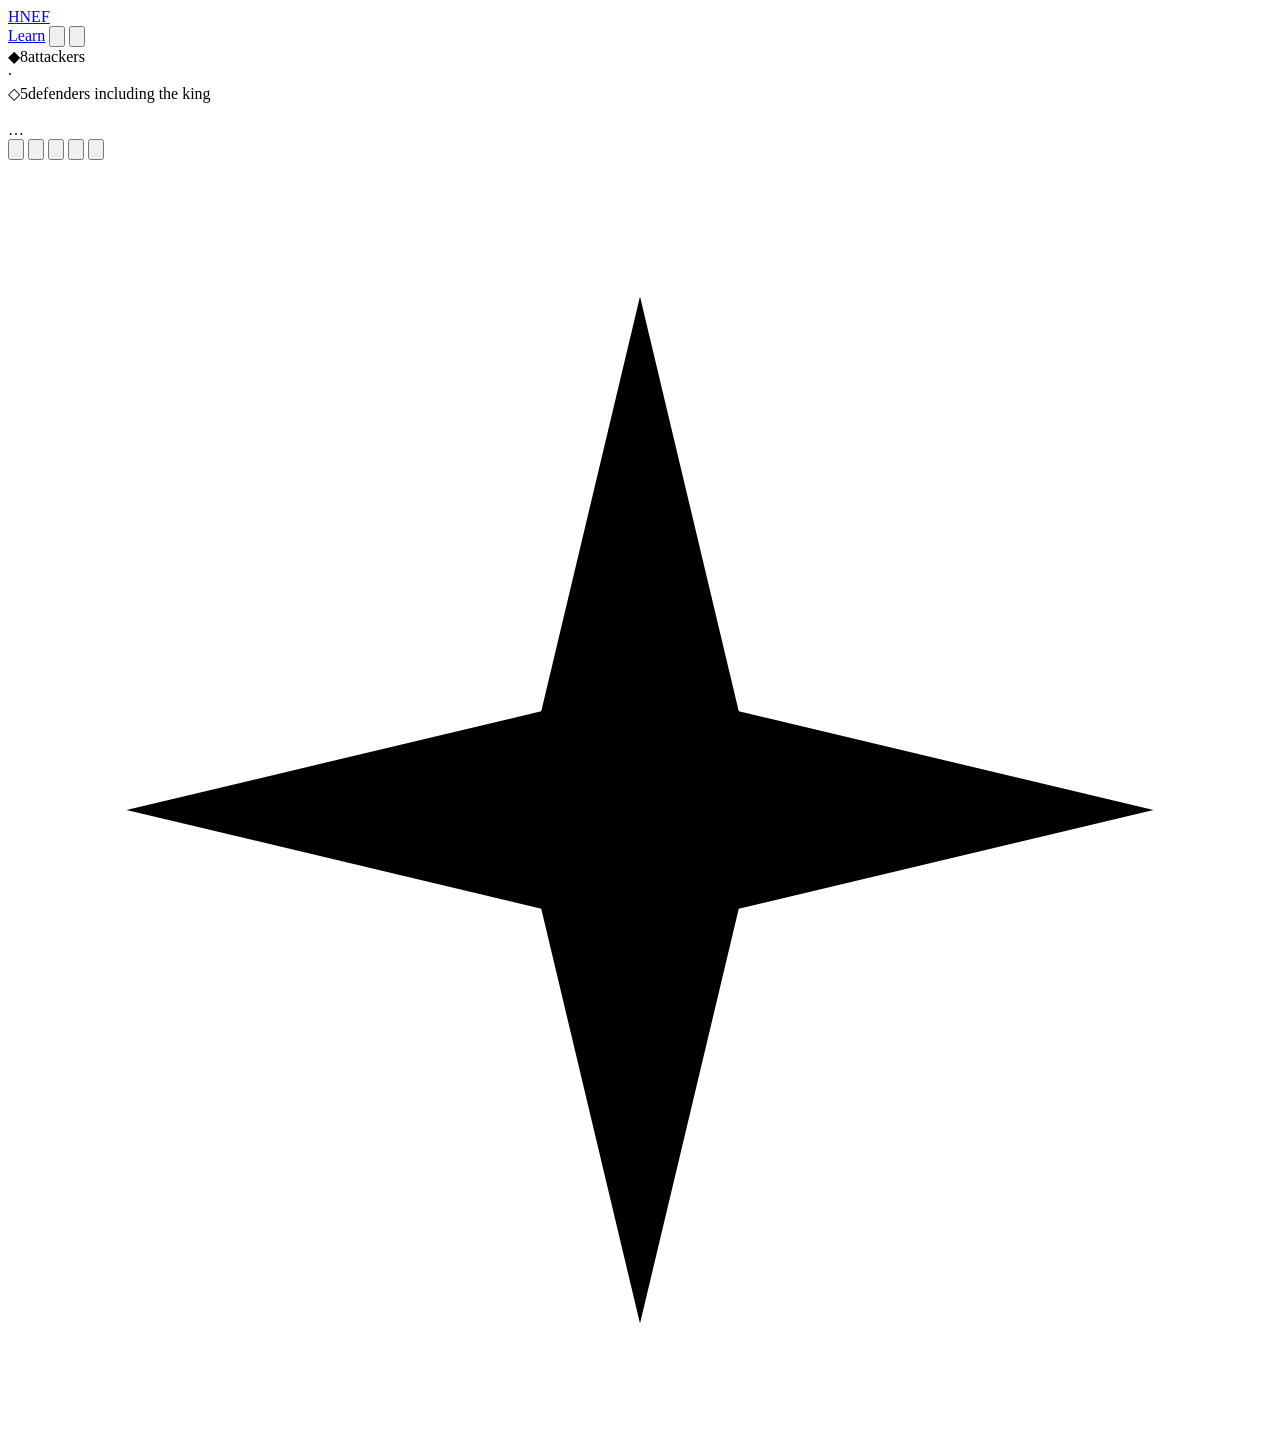
==== src/hnef/web/index.html @ dcadbe98 "Run original Hnef table through a recoverable static worker" ====
<!doctype html>
<html lang="en">
<head>
  <meta charset="utf-8"><meta name="viewport" content="width=device-width, initial-scale=1">
  <meta name="theme-color" content="#D8CDAA">
  <title>Hnef</title>
  <link rel="preload" href="/assets/fonts/cormorant.woff2" as="font" type="font/woff2" crossorigin>
  <link rel="stylesheet" href="/style.css"><script src="/transport.js" data-mode="http" defer></script><script src="/motion.js" defer></script><script src="/app.js" defer></script>
</head>
<body>
<header class="masthead">
  <a class="wordmark" href="/" aria-label="Hnef home">HNEF</a>
  <nav aria-label="Game menu">
    <a class="menu-link" href="/learn">Learn</a>
    <button id="new-game" class="icon-button" data-tip="New game" aria-label="New game"><svg viewBox="0 0 24 24"><path d="M12 5v14M5 12h14"/></svg></button>
    <button id="rules-button" class="icon-button" data-tip="How to play" aria-label="How to play"><svg viewBox="0 0 24 24"><path d="M9 8a3 3 0 0 1 6 0c0 3-3 2-3 5M12 17v.2"/><circle cx="12" cy="12" r="9"/></svg></button>
  </nav>
</header>
<main class="table">
  <div class="players" aria-label="Pieces remaining">
    <div id="attacker-seat" class="seat" title="Attackers"><span class="side-mark raven-mark" aria-hidden="true">◆</span><span id="attacker-count">8</span><span class="sr-only">attackers</span></div>
    <span class="versus" aria-hidden="true">·</span>
    <div id="defender-seat" class="seat" title="Defenders and king"><span class="side-mark hart-mark" aria-hidden="true">◇</span><span id="defender-count">5</span><span class="sr-only">defenders including the king</span></div>
  </div>
  <section class="arena" aria-label="Playing table">
    <div class="board-aura" aria-hidden="true"></div>
    <div class="board-flourishes" aria-hidden="true">
      <img class="flourish northwest" src="/assets/board-flourish.png" alt="" draggable="false">
      <img class="flourish northeast" src="/assets/board-flourish.png" alt="" draggable="false">
      <img class="flourish southeast" src="/assets/board-flourish.png" alt="" draggable="false">
      <img class="flourish southwest" src="/assets/board-flourish.png" alt="" draggable="false">
    </div>
    <div id="board" class="board" role="grid" aria-label="Tafl board"></div>
  </section>
  <div class="state-line"><span id="status" role="status" aria-live="polite">…</span><span id="review-position" hidden></span><button id="result-button" class="icon-button compact" data-tip="Game result" aria-label="Game result" hidden><svg viewBox="0 0 24 24"><path d="m4 7 4 4 4-7 4 7 4-4-2 11H6ZM7 21h10"/></svg></button><button id="live" class="icon-button compact" data-tip="Return to game" aria-label="Return to game" hidden><svg viewBox="0 0 24 24"><path d="m7 5 10 7-10 7ZM20 5v14"/></svg></button></div>
  <div id="error" role="alert" hidden></div><button id="retry" class="retry-button" hidden>Retry ↻</button>
  <button id="cancel-request" class="retry-button" hidden>Cancel calculation</button>
  <span id="announcement" class="sr-only" role="status" aria-live="polite"></span>
  <nav id="review-controls" class="review-controls" aria-label="Replay controls" hidden>
    <button id="review-start" class="icon-button" aria-label="First position" data-tip="First position"><svg viewBox="0 0 24 24"><path d="M5 5v14m13-13-7 6 7 6"/></svg></button>
    <button id="review-back" class="icon-button" aria-label="Previous replay position" data-tip="Previous position"><svg viewBox="0 0 24 24"><path d="m14 6-6 6 6 6"/></svg></button>
    <input id="review-slider" type="range" min="0" max="0" value="0" aria-label="Replay position">
    <button id="review-forward" class="icon-button" aria-label="Next replay position" data-tip="Next position"><svg viewBox="0 0 24 24"><path d="m10 6 6 6-6 6"/></svg></button>
  </nav>
  <nav class="tools" aria-label="Board controls">
    <button id="undo" class="icon-button" data-tip="Undo turn" aria-label="Undo turn"><svg viewBox="0 0 24 24"><path d="m8 5-5 5 5 5M3 10h10a6 6 0 0 1 0 12" transform="translate(0 -2)"/></svg></button>
    <button id="flip" class="icon-button" data-tip="Rotate board" aria-label="Rotate board"><svg viewBox="0 0 24 24"><path d="M5 9a8 8 0 0 1 14-3l2 2M21 3v5h-5M19 15a8 8 0 0 1-14 3l-2-2M3 21v-5h5"/></svg></button>
    <button id="play-pause" class="icon-button" data-tip="Pause" aria-label="Pause bots"><svg viewBox="0 0 24 24"><path d="M8 5v14M16 5v14"/></svg></button>
    <button id="history-button" class="icon-button" data-tip="Move history" aria-label="Move history"><svg viewBox="0 0 24 24"><path d="M3 10a9 9 0 1 1 1 7M3 4v6h6M12 7v5l3 2"/></svg></button>
    <button id="download" class="icon-button" data-tip="Save replay" aria-label="Save replay"><svg viewBox="0 0 24 24"><path d="M12 3v12m-5-5 5 5 5-5M5 17v4h14v-4"/></svg></button>
  </nav>
  <p id="experimental" class="experimental" hidden>Experimental Copenhagen <button id="experimental-info" aria-label="Copenhagen limitations">↗</button></p>
  <p id="save-note" class="save-note" role="status" hidden></p>
</main>
<footer class="wonder-footer" aria-label="Albion landscape">
  <img src="/assets/albion-footer.png" alt="" aria-hidden="true" draggable="false">
  <svg class="footer-star" viewBox="0 0 32 32" aria-hidden="true"><path d="m16 3 2.5 10.5L29 16l-10.5 2.5L16 29l-2.5-10.5L3 16l10.5-2.5Z"/><circle cx="16" cy="16" r="3"/></svg>
</footer>
<dialog id="setup-dialog" class="sheet" aria-labelledby="setup-title">
  <button class="icon-button close-dialog" data-close="setup-dialog" aria-label="Close game setup"><svg viewBox="0 0 24 24"><path d="M6 6l12 12M6 18 18 6"/></svg></button>
  <h1 id="setup-title">New game</h1>
  <form id="setup-form">
    <label for="ruleset">Board</label><select id="ruleset"><option value="mini-v1">Mini · 5 × 5</option><option id="legacy-ruleset" value="copenhagen-experimental-v1" hidden>Copenhagen · legacy v1</option><option value="copenhagen-experimental-v2">Copenhagen · 11 × 11 · experimental</option></select>
    <label for="mode">Your side</label><select id="mode"><option value="attackers">Ravens · attackers</option><option value="defenders">Harts · defenders</option><option value="local">Two players</option><option value="watch">Watch</option></select>
    <label for="policy">Opponent</label><select id="policy"><option value="heuristic">Heuristic</option><option value="random">Random</option><option value="mcts">MCTS</option></select>
    <p id="policy-help" class="field-help"></p>
    <a id="policy-learn" class="field-link" href="/learn#heuristic">About this opponent ↗</a>
    <details><summary>Seed <span id="seed-summary">42</span></summary><label class="sr-only" for="seed">Game seed</label><input id="seed" type="number" min="0" max="4294967295" value="42" required></details>
    <button class="play-button" type="submit">Play <svg viewBox="0 0 24 24"><path d="m8 5 10 7-10 7Z"/></svg></button>
  <p class="dialog-error" data-request-error role="alert" hidden></p>
  </form>
</dialog>
<dialog id="history-dialog" class="sheet history-sheet" aria-labelledby="history-title">
  <button class="icon-button close-dialog" data-close="history-dialog" aria-label="Close move history"><svg viewBox="0 0 24 24"><path d="M6 6l12 12M6 18 18 6"/></svg></button>
  <h1 id="history-title">Moves</h1>
  <div class="playback"><button id="back" class="icon-button" aria-label="Previous position" data-tip="Previous position"><svg viewBox="0 0 24 24"><path d="m14 6-6 6 6 6"/></svg></button><span id="ply">0</span><button id="forward" class="icon-button" aria-label="Next position or bot move" data-tip="Next position"><svg viewBox="0 0 24 24"><path d="m10 6 6 6-6 6"/></svg></button></div>
  <div id="move-list" class="move-list"></div>
  <div class="history-actions"><button id="load-replay" class="icon-button" aria-label="Open replay" data-tip="Open replay"><svg viewBox="0 0 24 24"><path d="M3 7V4h7l2 3h9v13H3Zm9 10V9m-3 3 3-3 3 3"/></svg></button></div>
  <input id="replay-file" type="file" accept=".json,application/json" hidden>
  <details class="paste-replay"><summary>Paste replay</summary><form id="paste-form"><label class="sr-only" for="replay-text">Replay JSON</label><textarea id="replay-text" placeholder="Replay JSON" maxlength="120000" required></textarea><button class="play-button" type="submit">Open replay</button></form></details>
  <p id="import-error" class="dialog-error" role="alert" hidden></p>
</dialog>
<dialog id="result-dialog" class="sheet result-sheet" aria-labelledby="result-title">
  <button class="icon-button close-dialog" data-close="result-dialog" aria-label="Close game result"><svg viewBox="0 0 24 24"><path d="M6 6l12 12M6 18 18 6"/></svg></button>
  <img id="result-art" class="result-art" src="/assets/king.png" alt="">
  <h1 id="result-title"></h1><p id="result-reason"></p>
  <button id="rematch" class="play-button">Play again <svg viewBox="0 0 24 24"><path d="M4 10a8 8 0 1 1 2 8M4 4v6h6"/></svg></button>
  <p class="dialog-error" data-request-error role="alert" hidden></p>
  <div class="result-actions"><button id="swap-sides">Switch sides</button><button id="review-game">Review</button></div>
</dialog>
<dialog id="rules-dialog" class="sheet rules-sheet" aria-labelledby="rules-title">
  <button id="close-rules" class="icon-button close-dialog" aria-label="Close rules"><svg viewBox="0 0 24 24"><path d="M6 6l12 12M6 18 18 6"/></svg></button>
  <h1 id="rules-title">How to play</h1><div id="rules-content"></div>
  <p class="rule-note">Drag a piece or select it and a marked square. Arrow keys navigate; Enter selects; Escape cancels. During review, Left and Right step through the game; Home and End jump to either end.</p>
  <button id="rules-done" class="play-button">Play <svg viewBox="0 0 24 24"><path d="m8 5 10 7-10 7Z"/></svg></button>
</dialog>
</body>
</html>
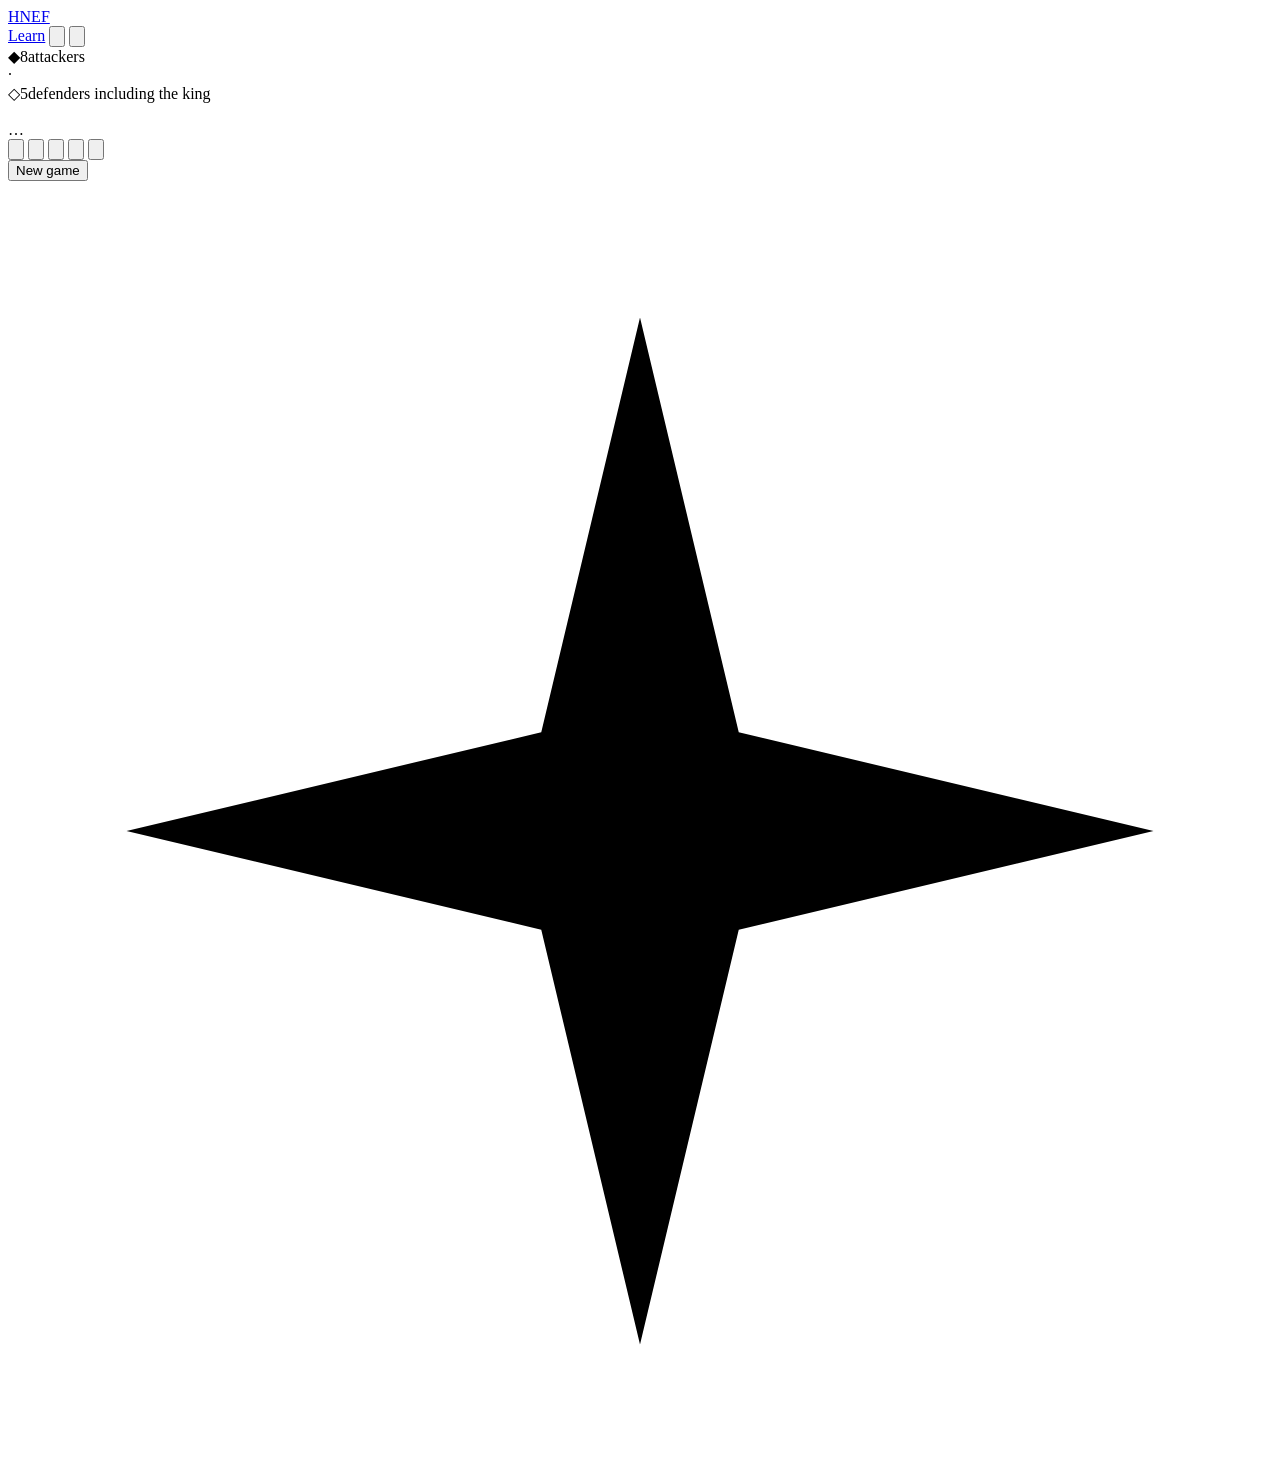
==== commit 37eea1c4: "Stabilize table controls and add expandable rules and new game action" ====
--- a/src/hnef/web/index.html
+++ b/src/hnef/web/index.html
@@ -33,8 +33,10 @@
     <div id="board" class="board" role="grid" aria-label="Tafl board"></div>
   </section>
   <div class="state-line"><span id="status" role="status" aria-live="polite">…</span><span id="review-position" hidden></span><button id="result-button" class="icon-button compact" data-tip="Game result" aria-label="Game result" hidden><svg viewBox="0 0 24 24"><path d="m4 7 4 4 4-7 4 7 4-4-2 11H6ZM7 21h10"/></svg></button><button id="live" class="icon-button compact" data-tip="Return to game" aria-label="Return to game" hidden><svg viewBox="0 0 24 24"><path d="m7 5 10 7-10 7ZM20 5v14"/></svg></button></div>
+  <div class="calculation-controls">
   <div id="error" role="alert" hidden></div><button id="retry" class="retry-button" hidden>Retry ↻</button>
   <button id="cancel-request" class="retry-button" hidden>Cancel calculation</button>
+  </div>
   <span id="announcement" class="sr-only" role="status" aria-live="polite"></span>
   <nav id="review-controls" class="review-controls" aria-label="Replay controls" hidden>
     <button id="review-start" class="icon-button" aria-label="First position" data-tip="First position"><svg viewBox="0 0 24 24"><path d="M5 5v14m13-13-7 6 7 6"/></svg></button>
@@ -50,6 +52,7 @@
     <button id="download" class="icon-button" data-tip="Save replay" aria-label="Save replay"><svg viewBox="0 0 24 24"><path d="M12 3v12m-5-5 5 5 5-5M5 17v4h14v-4"/></svg></button>
   </nav>
   <p id="experimental" class="experimental" hidden>Experimental Copenhagen <button id="experimental-info" aria-label="Copenhagen limitations">↗</button></p>
+  <button id="bottom-new-game" class="new-game-button">New game</button>
   <p id="save-note" class="save-note" role="status" hidden></p>
 </main>
 <footer class="wonder-footer" aria-label="Albion landscape">
@@ -91,8 +94,9 @@
 <dialog id="rules-dialog" class="sheet rules-sheet" aria-labelledby="rules-title">
   <button id="close-rules" class="icon-button close-dialog" aria-label="Close rules"><svg viewBox="0 0 24 24"><path d="M6 6l12 12M6 18 18 6"/></svg></button>
   <h1 id="rules-title">How to play</h1><div id="rules-content"></div>
-  <p class="rule-note">Drag a piece or select it and a marked square. Arrow keys navigate; Enter selects; Escape cancels. During review, Left and Right step through the game; Home and End jump to either end.</p>
-  <button id="rules-done" class="play-button">Play <svg viewBox="0 0 24 24"><path d="m8 5 10 7-10 7Z"/></svg></button>
+  <button id="expand-rules" class="rules-toggle" aria-expanded="false" aria-controls="rules-details">More rules</button>
+  <div id="rules-details" hidden></div>
+  <button id="rules-done" class="play-button">Close <svg viewBox="0 0 24 24"><path d="m8 5 10 7-10 7Z"/></svg></button>
 </dialog>
 </body>
 </html>
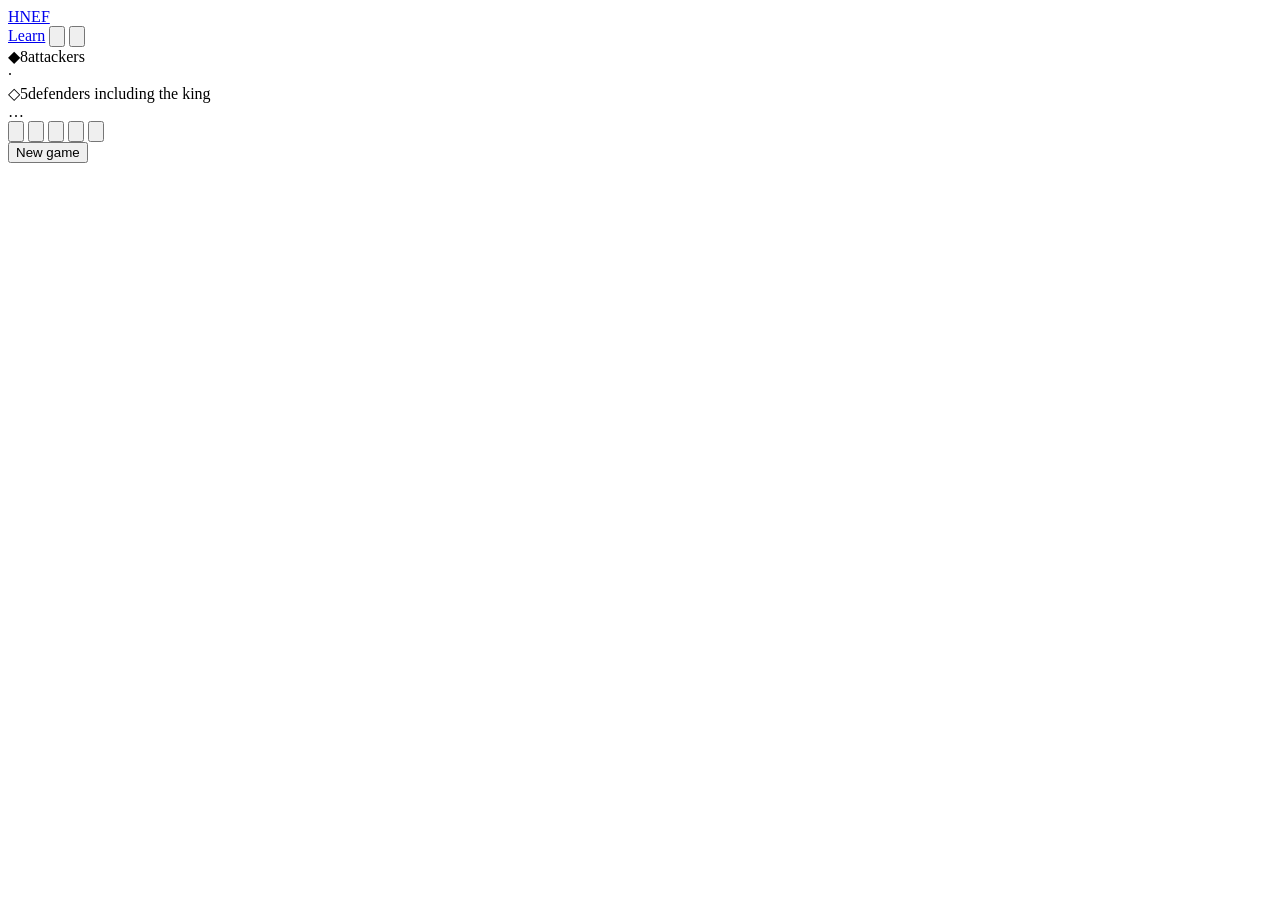
==== commit 4356a93e: "Unify board and surroundings with visible linen and paper texture" ====
--- a/src/hnef/web/index.html
+++ b/src/hnef/web/index.html
@@ -2,10 +2,11 @@
 <html lang="en">
 <head>
   <meta charset="utf-8"><meta name="viewport" content="width=device-width, initial-scale=1">
-  <meta name="theme-color" content="#D8CDAA">
+  <meta name="theme-color" content="#092D42">
   <title>Hnef</title>
   <link rel="preload" href="/assets/fonts/cormorant.woff2" as="font" type="font/woff2" crossorigin>
   <link rel="stylesheet" href="/style.css"><script src="/transport.js" data-mode="http" defer></script><script src="/motion.js" defer></script><script src="/app.js" defer></script>
+  <link rel="stylesheet" href="/assets/materials/materials.css">
 </head>
 <body>
 <header class="masthead">
@@ -24,14 +25,9 @@
   </div>
   <section class="arena" aria-label="Playing table">
     <div class="board-aura" aria-hidden="true"></div>
-    <div class="board-flourishes" aria-hidden="true">
-      <img class="flourish northwest" src="/assets/board-flourish.png" alt="" draggable="false">
-      <img class="flourish northeast" src="/assets/board-flourish.png" alt="" draggable="false">
-      <img class="flourish southeast" src="/assets/board-flourish.png" alt="" draggable="false">
-      <img class="flourish southwest" src="/assets/board-flourish.png" alt="" draggable="false">
-    </div>
     <div id="board" class="board" role="grid" aria-label="Tafl board"></div>
   </section>
+  <div class="table-controls">
   <div class="state-line"><span id="status" role="status" aria-live="polite">…</span><span id="review-position" hidden></span><button id="result-button" class="icon-button compact" data-tip="Game result" aria-label="Game result" hidden><svg viewBox="0 0 24 24"><path d="m4 7 4 4 4-7 4 7 4-4-2 11H6ZM7 21h10"/></svg></button><button id="live" class="icon-button compact" data-tip="Return to game" aria-label="Return to game" hidden><svg viewBox="0 0 24 24"><path d="m7 5 10 7-10 7ZM20 5v14"/></svg></button></div>
   <div class="calculation-controls">
   <div id="error" role="alert" hidden></div><button id="retry" class="retry-button" hidden>Retry ↻</button>
@@ -51,14 +47,11 @@
     <button id="history-button" class="icon-button" data-tip="Move history" aria-label="Move history"><svg viewBox="0 0 24 24"><path d="M3 10a9 9 0 1 1 1 7M3 4v6h6M12 7v5l3 2"/></svg></button>
     <button id="download" class="icon-button" data-tip="Save replay" aria-label="Save replay"><svg viewBox="0 0 24 24"><path d="M12 3v12m-5-5 5 5 5-5M5 17v4h14v-4"/></svg></button>
   </nav>
-  <p id="experimental" class="experimental" hidden>Experimental Copenhagen <button id="experimental-info" aria-label="Copenhagen limitations">↗</button></p>
+  <p id="experimental" class="experimental" hidden>Experimental Copenhagen <button id="experimental-info" aria-label="Copenhagen limitations"><svg viewBox="0 0 24 24" aria-hidden="true"><circle cx="12" cy="12" r="8"/><path d="M12 11v6M12 7v1"/></svg></button></p>
   <button id="bottom-new-game" class="new-game-button">New game</button>
   <p id="save-note" class="save-note" role="status" hidden></p>
+  </div>
 </main>
-<footer class="wonder-footer" aria-label="Albion landscape">
-  <img src="/assets/albion-footer.png" alt="" aria-hidden="true" draggable="false">
-  <svg class="footer-star" viewBox="0 0 32 32" aria-hidden="true"><path d="m16 3 2.5 10.5L29 16l-10.5 2.5L16 29l-2.5-10.5L3 16l10.5-2.5Z"/><circle cx="16" cy="16" r="3"/></svg>
-</footer>
 <dialog id="setup-dialog" class="sheet" aria-labelledby="setup-title">
   <button class="icon-button close-dialog" data-close="setup-dialog" aria-label="Close game setup"><svg viewBox="0 0 24 24"><path d="M6 6l12 12M6 18 18 6"/></svg></button>
   <h1 id="setup-title">New game</h1>
